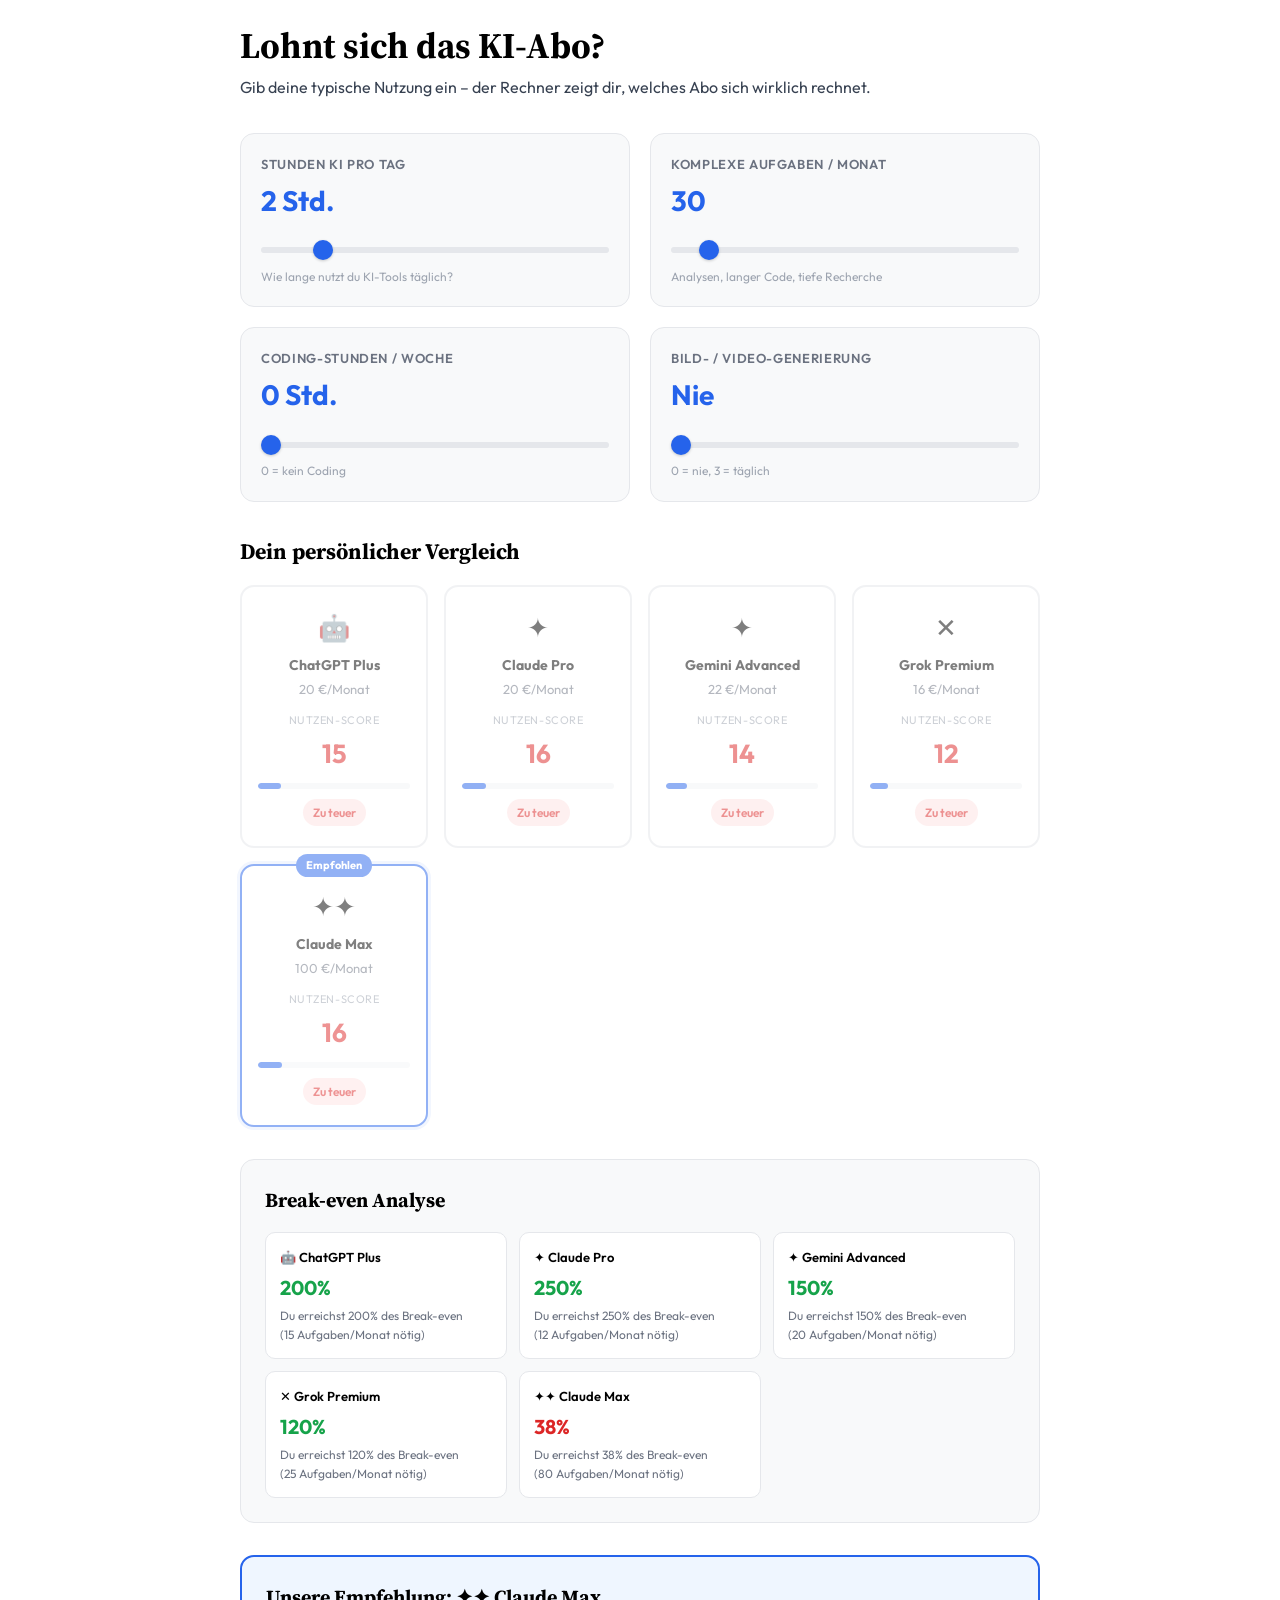
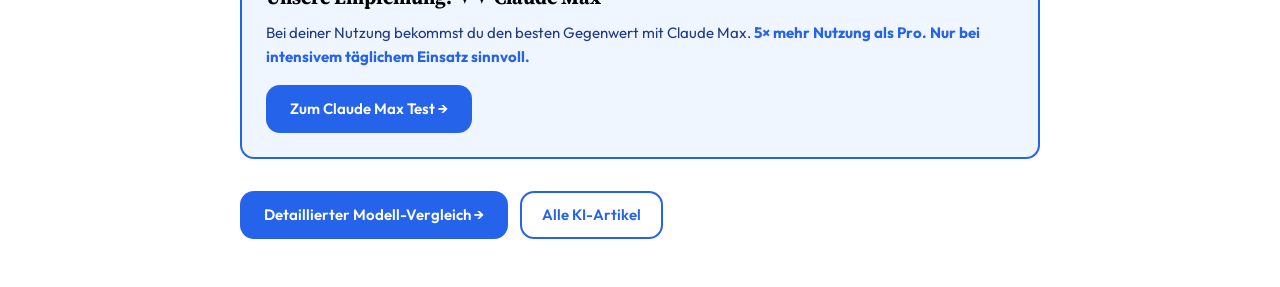
==== static/pricing-calculator/index.html @ 93527935 "feat: add LLM pricing calculator" ====
<!DOCTYPE html>
<html lang="de">
<head>
<meta charset="UTF-8">
<meta name="viewport" content="width=device-width, initial-scale=1.0">
<title>KI-Abo Rechner: Lohnt sich Claude Pro, ChatGPT Plus & Co.? | AI Tools Vergleich</title>
<meta name="description" content="Berechne in 2 Minuten ob sich ChatGPT Plus, Claude Pro, Grok Premium oder Gemini Advanced für dich lohnt – mit Break-even-Analyse und persönlicher Empfehlung.">
<link rel="preconnect" href="https://fonts.googleapis.com">
<link href="https://fonts.googleapis.com/css2?family=Outfit:wght@400;500;600;700&family=Source+Serif+4:wght@600;700&display=swap" rel="stylesheet">
<style>
*,*::before,*::after{box-sizing:border-box;margin:0;padding:0}
body{font-family:'Outfit',system-ui,-apple-system,sans-serif;background:#fff;color:#000;font-size:16px;line-height:1.6;padding:24px 16px 48px}
.container{max-width:800px;margin:0 auto}
h1{font-family:'Source Serif 4',Georgia,serif;font-size:clamp(24px,5vw,36px);font-weight:700;line-height:1.2;margin-bottom:8px}
.subtitle{font-size:16px;color:#374151;margin-bottom:32px}
.inputs-grid{display:grid;grid-template-columns:1fr 1fr;gap:20px;margin-bottom:32px}
@media(max-width:560px){.inputs-grid{grid-template-columns:1fr}}
.input-card{background:#f8f9fa;border:1px solid #e5e7eb;border-radius:14px;padding:20px}
.input-label{font-size:13px;font-weight:600;text-transform:uppercase;letter-spacing:.05em;color:#6b7280;margin-bottom:4px}
.input-value{font-size:28px;font-weight:700;color:#2563eb;margin-bottom:12px;min-height:36px}
input[type="range"]{width:100%;height:6px;border-radius:3px;background:#e5e7eb;outline:none;-webkit-appearance:none;cursor:pointer}
input[type="range"]::-webkit-slider-thumb{-webkit-appearance:none;width:20px;height:20px;border-radius:50%;background:#2563eb;cursor:pointer;box-shadow:0 1px 3px rgba(0,0,0,.2)}
input[type="range"]::-moz-range-thumb{width:20px;height:20px;border-radius:50%;background:#2563eb;border:none;cursor:pointer}
.input-hint{font-size:12px;color:#9ca3af;margin-top:6px}
.results-grid{display:grid;grid-template-columns:repeat(auto-fit,minmax(150px,1fr));gap:16px;margin-bottom:32px}
.plan-card{border:2px solid #e5e7eb;border-radius:14px;padding:20px 16px;text-align:center;position:relative;transition:border-color .2s ease,box-shadow .2s ease;background:#fff}
.plan-card.recommended{border-color:#2563eb;box-shadow:0 0 0 3px rgba(37,99,235,.12)}
.plan-card.not-worth{opacity:.5}
.recommended-badge{position:absolute;top:-12px;left:50%;transform:translateX(-50%);background:#2563eb;color:#fff;font-size:11px;font-weight:700;padding:3px 10px;border-radius:99px;white-space:nowrap}
.plan-logo{font-size:26px;margin-bottom:6px}
.plan-name{font-weight:700;font-size:14px;margin-bottom:2px}
.plan-price{font-size:13px;color:#6b7280;margin-bottom:12px}
.plan-score-label{font-size:11px;text-transform:uppercase;letter-spacing:.05em;color:#9ca3af;margin-bottom:4px}
.plan-score{font-size:26px;font-weight:700;margin-bottom:8px}
.plan-score.great{color:#16a34a}.plan-score.ok{color:#ea580c}.plan-score.bad{color:#dc2626}
.plan-bar-wrap{background:#f3f4f6;border-radius:99px;height:6px;margin-bottom:10px;overflow:hidden}
.plan-bar{height:100%;border-radius:99px;background:#2563eb;transition:width .4s ease}
.plan-verdict{font-size:12px;font-weight:600;padding:4px 10px;border-radius:99px;display:inline-block}
.verdict-yes{background:#dcfce7;color:#16a34a}.verdict-maybe{background:#fef3c7;color:#d97706}.verdict-no{background:#fee2e2;color:#dc2626}
.details-section{background:#f8f9fa;border:1px solid #e5e7eb;border-radius:14px;padding:24px;margin-bottom:32px}
.details-section h2{font-family:'Source Serif 4',Georgia,serif;font-size:20px;font-weight:700;margin-bottom:16px}
.breakeven-grid{display:grid;grid-template-columns:repeat(auto-fit,minmax(180px,1fr));gap:12px}
.breakeven-item{background:#fff;border:1px solid #e5e7eb;border-radius:10px;padding:14px}
.breakeven-name{font-size:13px;font-weight:600;margin-bottom:4px}
.breakeven-value{font-size:20px;font-weight:700;color:#2563eb;margin-bottom:2px}
.breakeven-desc{font-size:12px;color:#6b7280}
.recommendation-box{border:2px solid #2563eb;border-radius:14px;padding:24px;margin-bottom:32px;background:#eff6ff}
.recommendation-box h2{font-family:'Source Serif 4',Georgia,serif;font-size:20px;font-weight:700;margin-bottom:8px}
.recommendation-box p{font-size:15px;color:#1e3a8a;line-height:1.6}
.recommendation-box strong{color:#2563eb}
.cta-row{display:flex;flex-wrap:wrap;gap:12px;margin-top:16px}
.btn-primary{background:#2563eb;color:#fff;border:none;border-radius:14px;padding:12px 24px;font-family:'Outfit',system-ui,sans-serif;font-size:15px;font-weight:600;cursor:pointer;text-decoration:none;display:inline-block;transition:background .2s ease}
.btn-primary:hover{background:#1d4ed8}
.btn-secondary{background:transparent;color:#2563eb;border:2px solid #2563eb;border-radius:14px;padding:10px 20px;font-family:'Outfit',system-ui,sans-serif;font-size:15px;font-weight:600;text-decoration:none;display:inline-block;transition:background .2s ease,color .2s ease}
.btn-secondary:hover{background:#2563eb;color:#fff}
.section-title{font-family:'Source Serif 4',Georgia,serif;font-size:22px;font-weight:700;margin-bottom:16px}
</style>
</head>
<body>
<div class="container">
<h1>Lohnt sich das KI-Abo?</h1>
<p class="subtitle">Gib deine typische Nutzung ein – der Rechner zeigt dir, welches Abo sich wirklich rechnet.</p>
<div class="inputs-grid">
<div class="input-card"><div class="input-label">Stunden KI pro Tag</div><div class="input-value" id="val-hours">2 Std.</div><input type="range" id="range-hours" min="0.5" max="10" step="0.5" value="2"><div class="input-hint">Wie lange nutzt du KI-Tools täglich?</div></div>
<div class="input-card"><div class="input-label">Komplexe Aufgaben / Monat</div><div class="input-value" id="val-tasks">30</div><input type="range" id="range-tasks" min="5" max="300" step="5" value="30"><div class="input-hint">Analysen, langer Code, tiefe Recherche</div></div>
<div class="input-card"><div class="input-label">Coding-Stunden / Woche</div><div class="input-value" id="val-coding">0 Std.</div><input type="range" id="range-coding" min="0" max="40" step="1" value="0"><div class="input-hint">0 = kein Coding</div></div>
<div class="input-card"><div class="input-label">Bild- / Video-Generierung</div><div class="input-value" id="val-images">Nie</div><input type="range" id="range-images" min="0" max="3" step="1" value="0"><div class="input-hint">0 = nie, 3 = täglich</div></div>
</div>
<div class="section-title">Dein persönlicher Vergleich</div>
<div class="results-grid" id="results-grid"></div>
<div class="details-section"><h2>Break-even Analyse</h2><div class="breakeven-grid" id="breakeven-grid"></div></div>
<div class="recommendation-box" id="recommendation-box"></div>
<div class="cta-row">
<a href="https://ai-tools-vergleich.de/vergleiche/neue-ki-modelle-2026-gpt-claude-gemini/" class="btn-primary">Detaillierter Modell-Vergleich →</a>
<a href="https://ai-tools-vergleich.de/" class="btn-secondary">Alle KI-Artikel</a>
</div>
</div>
<script>
const PLANS=[{id:'chatgpt',name:'ChatGPT Plus',logo:'🤖',price:20,strengths:{general:1.0,coding:0.85,images:1.0,tasks:0.9},breakeven:{tasks:15,hours:1.0},url:'https://ai-tools-vergleich.de/vergleiche/neue-ki-modelle-2026-gpt-claude-gemini/',description:'GPT-4o + DALL·E + Browsing. Bester Allrounder für Content und Analyse.'},{id:'claude',name:'Claude Pro',logo:'✦',price:20,strengths:{general:1.0,coding:1.0,images:0.0,tasks:1.0},breakeven:{tasks:12,hours:0.8},url:'https://ai-tools-vergleich.de/vergleiche/claude-updates-2026-ueberblick/',description:'Bester Schreibassistent und Coding-Partner. 200k Context, Projects-Feature.'},{id:'gemini',name:'Gemini Advanced',logo:'✦',price:22,strengths:{general:0.9,coding:0.8,images:0.7,tasks:0.85},breakeven:{tasks:20,hours:1.5},url:'https://ai-tools-vergleich.de/vergleiche/gemini-vs-claude-workspace-office-2026/',description:'Beste Google Workspace-Integration. Ideal bei G-Suite-Nutzern.'},{id:'grok',name:'Grok Premium',logo:'✕',price:16,strengths:{general:0.75,coding:0.7,images:0.6,tasks:0.7},breakeven:{tasks:25,hours:2.0},url:'https://ai-tools-vergleich.de/',description:'Günstigstes Abo, gute Real-time-Suche via X. Ideal bei niedrigem Budget.'},{id:'claude-max',name:'Claude Max',logo:'✦✦',price:100,strengths:{general:1.0,coding:1.0,images:0.0,tasks:1.0},breakeven:{tasks:80,hours:6.0},url:'https://ai-tools-vergleich.de/vergleiche/claude-updates-2026-ueberblick/',description:'5× mehr Nutzung als Pro. Nur bei intensivem täglichem Einsatz sinnvoll.'}];
const imageLabels=['Nie','Gelegentlich','Regelmäßig','Täglich'];
function getValues(){return{hours:parseFloat(document.getElementById('range-hours').value),tasks:parseInt(document.getElementById('range-tasks').value),coding:parseInt(document.getElementById('range-coding').value),images:parseInt(document.getElementById('range-images').value)}}
function computeScore(plan,v){const h=Math.min(v.hours/10,1)*35*plan.strengths.general;const t=Math.min(v.tasks/100,1)*30*plan.strengths.tasks;const c=Math.min(v.coding/40,1)*20*plan.strengths.coding;const i=(v.images/3)*15*plan.strengths.images;return Math.round(h+t+c+i)}
function getVerdict(score,price){const b=price===100?70:price>=20?45:35;if(score>=b)return{label:'Lohnt sich',cls:'verdict-yes'};if(score>=b*0.65)return{label:'Bedingt',cls:'verdict-maybe'};return{label:'Zu teuer',cls:'verdict-no'}}
function render(){const v=getValues();const scores=PLANS.map(p=>({plan:p,score:computeScore(p,v)}));const maxScore=Math.max(...scores.map(s=>s.score));const best=scores.reduce((a,b)=>a.score>b.score?a:b);
document.getElementById('results-grid').innerHTML=scores.map(({plan,score})=>{const verdict=getVerdict(score,plan.price);const isRec=plan.id===best.plan.id;const sc=score>=60?'great':score>=35?'ok':'bad';return`<div class="plan-card ${isRec?'recommended':''} ${verdict.cls==='verdict-no'?'not-worth':''}"> ${isRec?'<div class="recommended-badge">Empfohlen</div>':''}<div class="plan-logo">${plan.logo}</div><div class="plan-name">${plan.name}</div><div class="plan-price">${plan.price} €/Monat</div><div class="plan-score-label">Nutzen-Score</div><div class="plan-score ${sc}">${score}</div><div class="plan-bar-wrap"><div class="plan-bar" style="width:${score}%"></div></div><span class="plan-verdict ${verdict.cls}">${verdict.label}</span></div>`}).join('');
document.getElementById('breakeven-grid').innerHTML=PLANS.map(p=>{const ratio=Math.round((v.tasks/p.breakeven.tasks)*100);const col=ratio>=100?'#16a34a':ratio>=60?'#ea580c':'#dc2626';return`<div class="breakeven-item"><div class="breakeven-name">${p.logo} ${p.name}</div><div class="breakeven-value" style="color:${col}">${ratio}%</div><div class="breakeven-desc">Du erreichst ${ratio}% des Break-even<br>(${p.breakeven.tasks} Aufgaben/Monat nötig)</div></div>`}).join('');
const b=best.plan;let r='';if(v.coding>=15)r='Du codierst viel – Claude Pro oder Max ist erste Wahl. ';else if(v.images>=2)r='Du generierst regelmäßig Bilder – ChatGPT Plus mit DALL·E ist ideal. ';else if(v.tasks>=80)r='Mit so vielen komplexen Aufgaben ist ein starkes Modell Pflicht. ';else if(v.hours<=1)r='Bei unter 1 Stunde täglich lohnt oft das kostenlose Tier. ';else r=`Bei deiner Nutzung bekommst du den besten Gegenwert mit ${b.name}. `;
document.getElementById('recommendation-box').innerHTML=`<h2>Unsere Empfehlung: ${b.logo} ${b.name}</h2><p>${r}<strong>${b.description}</strong></p><div class="cta-row"><a href="${b.url}" class="btn-primary">Zum ${b.name} Test →</a></div>`}
document.getElementById('range-hours').addEventListener('input',e=>{document.getElementById('val-hours').textContent=e.target.value+' Std.';render()});
document.getElementById('range-tasks').addEventListener('input',e=>{document.getElementById('val-tasks').textContent=e.target.value;render()});
document.getElementById('range-coding').addEventListener('input',e=>{document.getElementById('val-coding').textContent=e.target.value+' Std.';render()});
document.getElementById('range-images').addEventListener('input',e=>{document.getElementById('val-images').textContent=imageLabels[e.target.value];render()});
render();
</script>
</body>
</html>
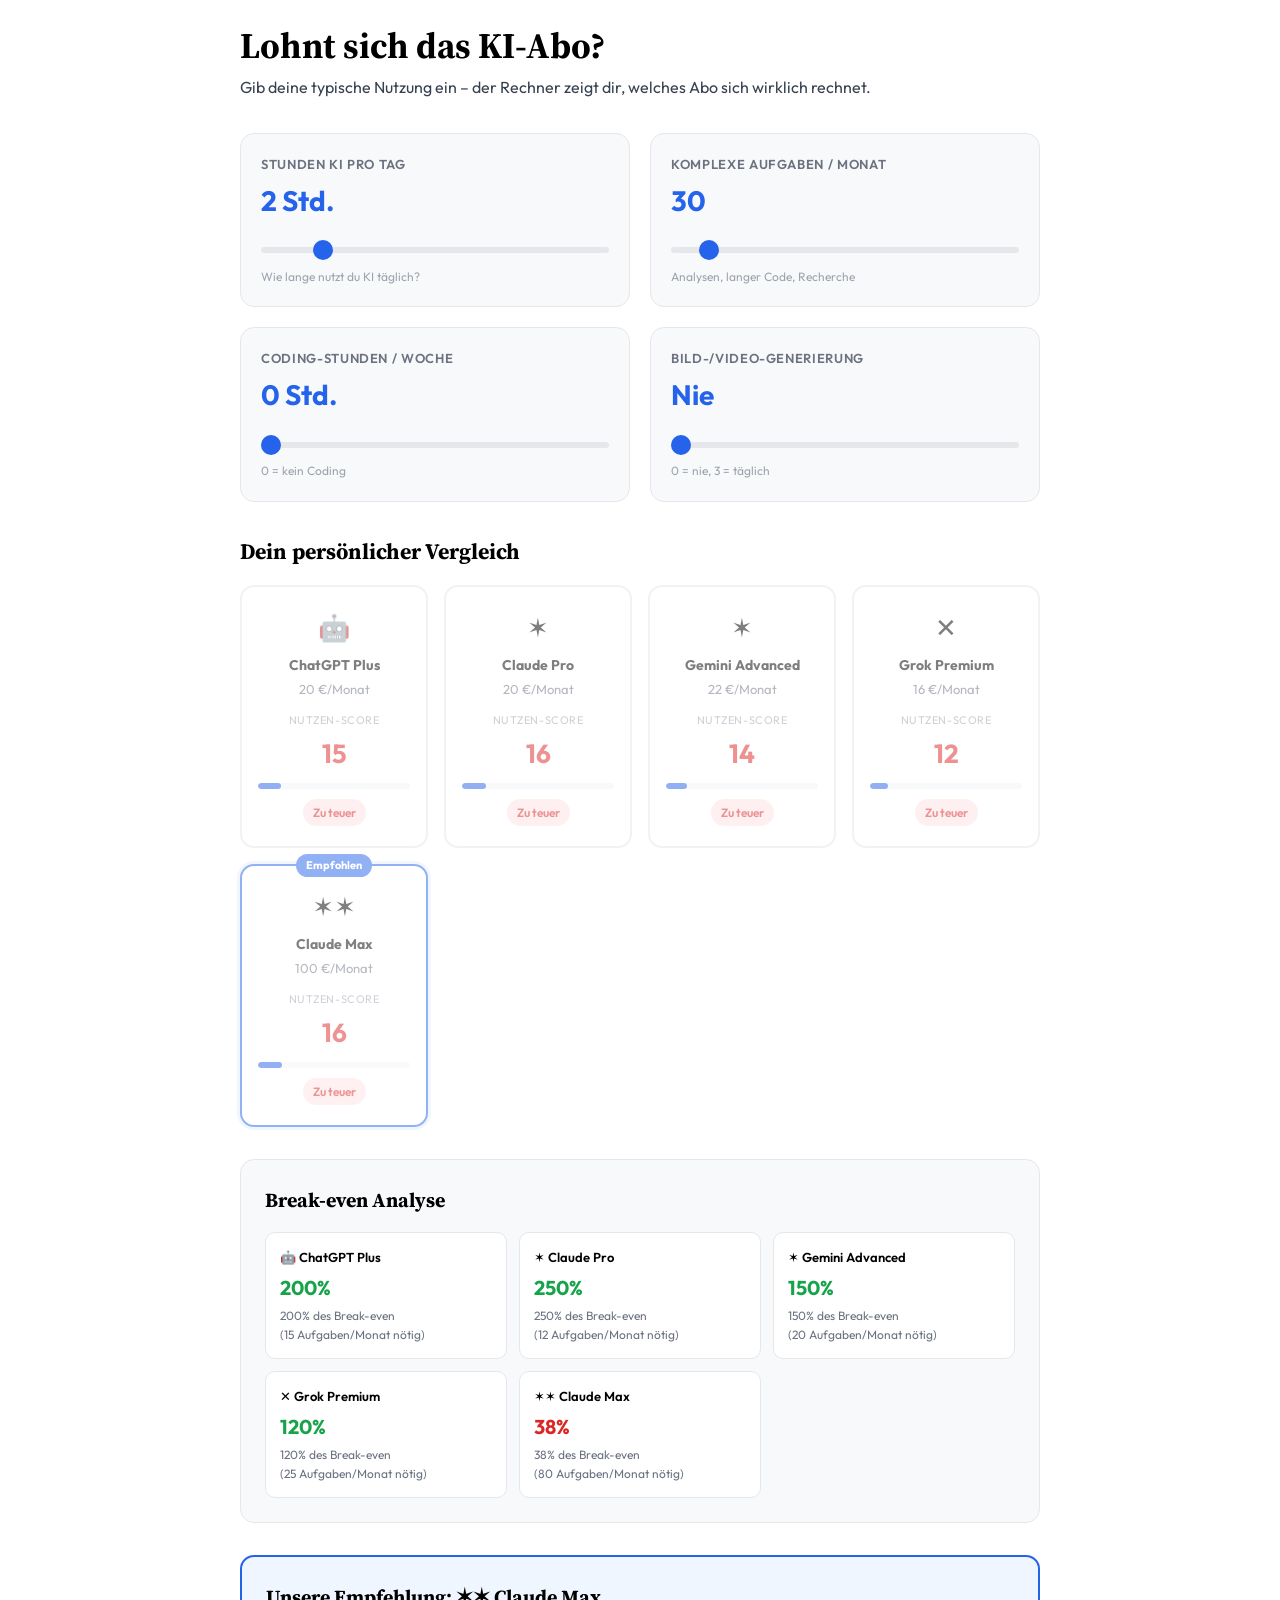
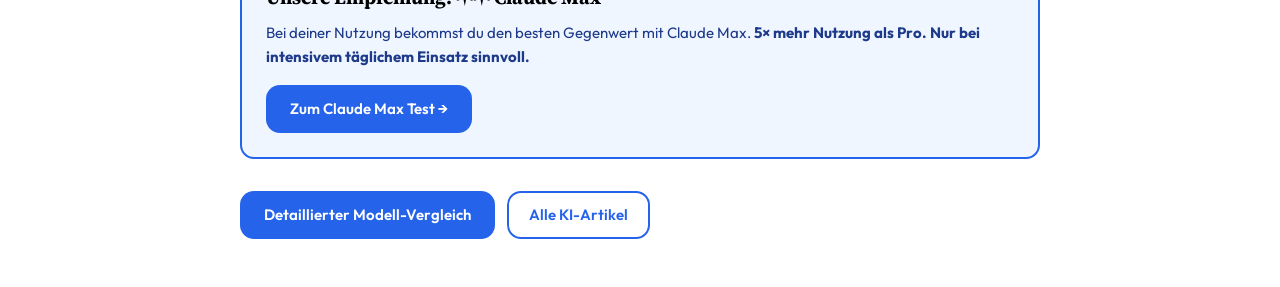
==== commit 3339db16: "feat: add LLM pricing calculator" ====
--- a/static/pricing-calculator/index.html
+++ b/static/pricing-calculator/index.html
@@ -3,13 +3,13 @@
 <head>
 <meta charset="UTF-8">
 <meta name="viewport" content="width=device-width, initial-scale=1.0">
-<title>KI-Abo Rechner: Lohnt sich Claude Pro, ChatGPT Plus & Co.? | AI Tools Vergleich</title>
-<meta name="description" content="Berechne in 2 Minuten ob sich ChatGPT Plus, Claude Pro, Grok Premium oder Gemini Advanced für dich lohnt – mit Break-even-Analyse und persönlicher Empfehlung.">
+<title>KI-Abo Rechner | AI Tools Vergleich</title>
+<meta name="description" content="Berechne ob sich ChatGPT Plus, Claude Pro, Grok oder Gemini Advanced lohnt – mit Break-even-Analyse.">
 <link rel="preconnect" href="https://fonts.googleapis.com">
 <link href="https://fonts.googleapis.com/css2?family=Outfit:wght@400;500;600;700&family=Source+Serif+4:wght@600;700&display=swap" rel="stylesheet">
 <style>
 *,*::before,*::after{box-sizing:border-box;margin:0;padding:0}
-body{font-family:'Outfit',system-ui,-apple-system,sans-serif;background:#fff;color:#000;font-size:16px;line-height:1.6;padding:24px 16px 48px}
+body{font-family:'Outfit',system-ui,sans-serif;background:#fff;color:#000;font-size:16px;line-height:1.6;padding:24px 16px 48px}
 .container{max-width:800px;margin:0 auto}
 h1{font-family:'Source Serif 4',Georgia,serif;font-size:clamp(24px,5vw,36px);font-weight:700;line-height:1.2;margin-bottom:8px}
 .subtitle{font-size:16px;color:#374151;margin-bottom:32px}
@@ -17,13 +17,13 @@
 @media(max-width:560px){.inputs-grid{grid-template-columns:1fr}}
 .input-card{background:#f8f9fa;border:1px solid #e5e7eb;border-radius:14px;padding:20px}
 .input-label{font-size:13px;font-weight:600;text-transform:uppercase;letter-spacing:.05em;color:#6b7280;margin-bottom:4px}
-.input-value{font-size:28px;font-weight:700;color:#2563eb;margin-bottom:12px;min-height:36px}
-input[type="range"]{width:100%;height:6px;border-radius:3px;background:#e5e7eb;outline:none;-webkit-appearance:none;cursor:pointer}
-input[type="range"]::-webkit-slider-thumb{-webkit-appearance:none;width:20px;height:20px;border-radius:50%;background:#2563eb;cursor:pointer;box-shadow:0 1px 3px rgba(0,0,0,.2)}
-input[type="range"]::-moz-range-thumb{width:20px;height:20px;border-radius:50%;background:#2563eb;border:none;cursor:pointer}
+.input-value{font-size:28px;font-weight:700;color:#2563eb;margin-bottom:12px}
+input[type=range]{width:100%;height:6px;border-radius:3px;background:#e5e7eb;outline:none;-webkit-appearance:none;cursor:pointer}
+input[type=range]::-webkit-slider-thumb{-webkit-appearance:none;width:20px;height:20px;border-radius:50%;background:#2563eb;cursor:pointer}
+input[type=range]::-moz-range-thumb{width:20px;height:20px;border-radius:50%;background:#2563eb;border:none;cursor:pointer}
 .input-hint{font-size:12px;color:#9ca3af;margin-top:6px}
 .results-grid{display:grid;grid-template-columns:repeat(auto-fit,minmax(150px,1fr));gap:16px;margin-bottom:32px}
-.plan-card{border:2px solid #e5e7eb;border-radius:14px;padding:20px 16px;text-align:center;position:relative;transition:border-color .2s ease,box-shadow .2s ease;background:#fff}
+.plan-card{border:2px solid #e5e7eb;border-radius:14px;padding:20px 16px;text-align:center;position:relative;background:#fff;transition:border-color .2s}
 .plan-card.recommended{border-color:#2563eb;box-shadow:0 0 0 3px rgba(37,99,235,.12)}
 .plan-card.not-worth{opacity:.5}
 .recommended-badge{position:absolute;top:-12px;left:50%;transform:translateX(-50%);background:#2563eb;color:#fff;font-size:11px;font-weight:700;padding:3px 10px;border-radius:99px;white-space:nowrap}
@@ -34,7 +34,7 @@
 .plan-score{font-size:26px;font-weight:700;margin-bottom:8px}
 .plan-score.great{color:#16a34a}.plan-score.ok{color:#ea580c}.plan-score.bad{color:#dc2626}
 .plan-bar-wrap{background:#f3f4f6;border-radius:99px;height:6px;margin-bottom:10px;overflow:hidden}
-.plan-bar{height:100%;border-radius:99px;background:#2563eb;transition:width .4s ease}
+.plan-bar{height:100%;border-radius:99px;background:#2563eb;transition:width .4s}
 .plan-verdict{font-size:12px;font-weight:600;padding:4px 10px;border-radius:99px;display:inline-block}
 .verdict-yes{background:#dcfce7;color:#16a34a}.verdict-maybe{background:#fef3c7;color:#d97706}.verdict-no{background:#fee2e2;color:#dc2626}
 .details-section{background:#f8f9fa;border:1px solid #e5e7eb;border-radius:14px;padding:24px;margin-bottom:32px}
@@ -42,16 +42,15 @@
 .breakeven-grid{display:grid;grid-template-columns:repeat(auto-fit,minmax(180px,1fr));gap:12px}
 .breakeven-item{background:#fff;border:1px solid #e5e7eb;border-radius:10px;padding:14px}
 .breakeven-name{font-size:13px;font-weight:600;margin-bottom:4px}
-.breakeven-value{font-size:20px;font-weight:700;color:#2563eb;margin-bottom:2px}
+.breakeven-value{font-size:20px;font-weight:700;margin-bottom:2px}
 .breakeven-desc{font-size:12px;color:#6b7280}
-.recommendation-box{border:2px solid #2563eb;border-radius:14px;padding:24px;margin-bottom:32px;background:#eff6ff}
-.recommendation-box h2{font-family:'Source Serif 4',Georgia,serif;font-size:20px;font-weight:700;margin-bottom:8px}
-.recommendation-box p{font-size:15px;color:#1e3a8a;line-height:1.6}
-.recommendation-box strong{color:#2563eb}
+.rec-box{border:2px solid #2563eb;border-radius:14px;padding:24px;margin-bottom:32px;background:#eff6ff}
+.rec-box h2{font-family:'Source Serif 4',Georgia,serif;font-size:20px;font-weight:700;margin-bottom:8px}
+.rec-box p{font-size:15px;color:#1e3a8a;line-height:1.6}
 .cta-row{display:flex;flex-wrap:wrap;gap:12px;margin-top:16px}
-.btn-primary{background:#2563eb;color:#fff;border:none;border-radius:14px;padding:12px 24px;font-family:'Outfit',system-ui,sans-serif;font-size:15px;font-weight:600;cursor:pointer;text-decoration:none;display:inline-block;transition:background .2s ease}
+.btn-primary{background:#2563eb;color:#fff;border:none;border-radius:14px;padding:12px 24px;font-family:'Outfit',sans-serif;font-size:15px;font-weight:600;cursor:pointer;text-decoration:none;display:inline-block;transition:background .2s}
 .btn-primary:hover{background:#1d4ed8}
-.btn-secondary{background:transparent;color:#2563eb;border:2px solid #2563eb;border-radius:14px;padding:10px 20px;font-family:'Outfit',system-ui,sans-serif;font-size:15px;font-weight:600;text-decoration:none;display:inline-block;transition:background .2s ease,color .2s ease}
+.btn-secondary{background:transparent;color:#2563eb;border:2px solid #2563eb;border-radius:14px;padding:10px 20px;font-family:'Outfit',sans-serif;font-size:15px;font-weight:600;text-decoration:none;display:inline-block;transition:.2s}
 .btn-secondary:hover{background:#2563eb;color:#fff}
 .section-title{font-family:'Source Serif 4',Georgia,serif;font-size:22px;font-weight:700;margin-bottom:16px}
 </style>
@@ -61,36 +60,70 @@
 <h1>Lohnt sich das KI-Abo?</h1>
 <p class="subtitle">Gib deine typische Nutzung ein – der Rechner zeigt dir, welches Abo sich wirklich rechnet.</p>
 <div class="inputs-grid">
-<div class="input-card"><div class="input-label">Stunden KI pro Tag</div><div class="input-value" id="val-hours">2 Std.</div><input type="range" id="range-hours" min="0.5" max="10" step="0.5" value="2"><div class="input-hint">Wie lange nutzt du KI-Tools täglich?</div></div>
-<div class="input-card"><div class="input-label">Komplexe Aufgaben / Monat</div><div class="input-value" id="val-tasks">30</div><input type="range" id="range-tasks" min="5" max="300" step="5" value="30"><div class="input-hint">Analysen, langer Code, tiefe Recherche</div></div>
+<div class="input-card"><div class="input-label">Stunden KI pro Tag</div><div class="input-value" id="val-hours">2 Std.</div><input type="range" id="range-hours" min="0.5" max="10" step="0.5" value="2"><div class="input-hint">Wie lange nutzt du KI täglich?</div></div>
+<div class="input-card"><div class="input-label">Komplexe Aufgaben / Monat</div><div class="input-value" id="val-tasks">30</div><input type="range" id="range-tasks" min="5" max="300" step="5" value="30"><div class="input-hint">Analysen, langer Code, Recherche</div></div>
 <div class="input-card"><div class="input-label">Coding-Stunden / Woche</div><div class="input-value" id="val-coding">0 Std.</div><input type="range" id="range-coding" min="0" max="40" step="1" value="0"><div class="input-hint">0 = kein Coding</div></div>
-<div class="input-card"><div class="input-label">Bild- / Video-Generierung</div><div class="input-value" id="val-images">Nie</div><input type="range" id="range-images" min="0" max="3" step="1" value="0"><div class="input-hint">0 = nie, 3 = täglich</div></div>
+<div class="input-card"><div class="input-label">Bild-/Video-Generierung</div><div class="input-value" id="val-images">Nie</div><input type="range" id="range-images" min="0" max="3" step="1" value="0"><div class="input-hint">0 = nie, 3 = täglich</div></div>
 </div>
 <div class="section-title">Dein persönlicher Vergleich</div>
 <div class="results-grid" id="results-grid"></div>
 <div class="details-section"><h2>Break-even Analyse</h2><div class="breakeven-grid" id="breakeven-grid"></div></div>
-<div class="recommendation-box" id="recommendation-box"></div>
+<div class="rec-box" id="rec-box"></div>
 <div class="cta-row">
-<a href="https://ai-tools-vergleich.de/vergleiche/neue-ki-modelle-2026-gpt-claude-gemini/" class="btn-primary">Detaillierter Modell-Vergleich →</a>
+<a href="https://ai-tools-vergleich.de/vergleiche/neue-ki-modelle-2026-gpt-claude-gemini/" class="btn-primary">Detaillierter Modell-Vergleich</a>
 <a href="https://ai-tools-vergleich.de/" class="btn-secondary">Alle KI-Artikel</a>
 </div>
 </div>
 <script>
-const PLANS=[{id:'chatgpt',name:'ChatGPT Plus',logo:'🤖',price:20,strengths:{general:1.0,coding:0.85,images:1.0,tasks:0.9},breakeven:{tasks:15,hours:1.0},url:'https://ai-tools-vergleich.de/vergleiche/neue-ki-modelle-2026-gpt-claude-gemini/',description:'GPT-4o + DALL·E + Browsing. Bester Allrounder für Content und Analyse.'},{id:'claude',name:'Claude Pro',logo:'✦',price:20,strengths:{general:1.0,coding:1.0,images:0.0,tasks:1.0},breakeven:{tasks:12,hours:0.8},url:'https://ai-tools-vergleich.de/vergleiche/claude-updates-2026-ueberblick/',description:'Bester Schreibassistent und Coding-Partner. 200k Context, Projects-Feature.'},{id:'gemini',name:'Gemini Advanced',logo:'✦',price:22,strengths:{general:0.9,coding:0.8,images:0.7,tasks:0.85},breakeven:{tasks:20,hours:1.5},url:'https://ai-tools-vergleich.de/vergleiche/gemini-vs-claude-workspace-office-2026/',description:'Beste Google Workspace-Integration. Ideal bei G-Suite-Nutzern.'},{id:'grok',name:'Grok Premium',logo:'✕',price:16,strengths:{general:0.75,coding:0.7,images:0.6,tasks:0.7},breakeven:{tasks:25,hours:2.0},url:'https://ai-tools-vergleich.de/',description:'Günstigstes Abo, gute Real-time-Suche via X. Ideal bei niedrigem Budget.'},{id:'claude-max',name:'Claude Max',logo:'✦✦',price:100,strengths:{general:1.0,coding:1.0,images:0.0,tasks:1.0},breakeven:{tasks:80,hours:6.0},url:'https://ai-tools-vergleich.de/vergleiche/claude-updates-2026-ueberblick/',description:'5× mehr Nutzung als Pro. Nur bei intensivem täglichem Einsatz sinnvoll.'}];
-const imageLabels=['Nie','Gelegentlich','Regelmäßig','Täglich'];
-function getValues(){return{hours:parseFloat(document.getElementById('range-hours').value),tasks:parseInt(document.getElementById('range-tasks').value),coding:parseInt(document.getElementById('range-coding').value),images:parseInt(document.getElementById('range-images').value)}}
-function computeScore(plan,v){const h=Math.min(v.hours/10,1)*35*plan.strengths.general;const t=Math.min(v.tasks/100,1)*30*plan.strengths.tasks;const c=Math.min(v.coding/40,1)*20*plan.strengths.coding;const i=(v.images/3)*15*plan.strengths.images;return Math.round(h+t+c+i)}
-function getVerdict(score,price){const b=price===100?70:price>=20?45:35;if(score>=b)return{label:'Lohnt sich',cls:'verdict-yes'};if(score>=b*0.65)return{label:'Bedingt',cls:'verdict-maybe'};return{label:'Zu teuer',cls:'verdict-no'}}
-function render(){const v=getValues();const scores=PLANS.map(p=>({plan:p,score:computeScore(p,v)}));const maxScore=Math.max(...scores.map(s=>s.score));const best=scores.reduce((a,b)=>a.score>b.score?a:b);
-document.getElementById('results-grid').innerHTML=scores.map(({plan,score})=>{const verdict=getVerdict(score,plan.price);const isRec=plan.id===best.plan.id;const sc=score>=60?'great':score>=35?'ok':'bad';return`<div class="plan-card ${isRec?'recommended':''} ${verdict.cls==='verdict-no'?'not-worth':''}"> ${isRec?'<div class="recommended-badge">Empfohlen</div>':''}<div class="plan-logo">${plan.logo}</div><div class="plan-name">${plan.name}</div><div class="plan-price">${plan.price} €/Monat</div><div class="plan-score-label">Nutzen-Score</div><div class="plan-score ${sc}">${score}</div><div class="plan-bar-wrap"><div class="plan-bar" style="width:${score}%"></div></div><span class="plan-verdict ${verdict.cls}">${verdict.label}</span></div>`}).join('');
-document.getElementById('breakeven-grid').innerHTML=PLANS.map(p=>{const ratio=Math.round((v.tasks/p.breakeven.tasks)*100);const col=ratio>=100?'#16a34a':ratio>=60?'#ea580c':'#dc2626';return`<div class="breakeven-item"><div class="breakeven-name">${p.logo} ${p.name}</div><div class="breakeven-value" style="color:${col}">${ratio}%</div><div class="breakeven-desc">Du erreichst ${ratio}% des Break-even<br>(${p.breakeven.tasks} Aufgaben/Monat nötig)</div></div>`}).join('');
-const b=best.plan;let r='';if(v.coding>=15)r='Du codierst viel – Claude Pro oder Max ist erste Wahl. ';else if(v.images>=2)r='Du generierst regelmäßig Bilder – ChatGPT Plus mit DALL·E ist ideal. ';else if(v.tasks>=80)r='Mit so vielen komplexen Aufgaben ist ein starkes Modell Pflicht. ';else if(v.hours<=1)r='Bei unter 1 Stunde täglich lohnt oft das kostenlose Tier. ';else r=`Bei deiner Nutzung bekommst du den besten Gegenwert mit ${b.name}. `;
-document.getElementById('recommendation-box').innerHTML=`<h2>Unsere Empfehlung: ${b.logo} ${b.name}</h2><p>${r}<strong>${b.description}</strong></p><div class="cta-row"><a href="${b.url}" class="btn-primary">Zum ${b.name} Test →</a></div>`}
-document.getElementById('range-hours').addEventListener('input',e=>{document.getElementById('val-hours').textContent=e.target.value+' Std.';render()});
-document.getElementById('range-tasks').addEventListener('input',e=>{document.getElementById('val-tasks').textContent=e.target.value;render()});
-document.getElementById('range-coding').addEventListener('input',e=>{document.getElementById('val-coding').textContent=e.target.value+' Std.';render()});
-document.getElementById('range-images').addEventListener('input',e=>{document.getElementById('val-images').textContent=imageLabels[e.target.value];render()});
+const PLANS=[
+{id:'chatgpt',name:'ChatGPT Plus',logo:'🤖',price:20,s:{g:1.0,c:0.85,i:1.0,t:0.9},be:15,url:'https://ai-tools-vergleich.de/vergleiche/neue-ki-modelle-2026-gpt-claude-gemini/',desc:'GPT-4o + DALL\u00b7E + Browsing. Bester Allrounder f\u00fcr Content und Analyse.'},
+{id:'claude',name:'Claude Pro',logo:'\u2736',price:20,s:{g:1.0,c:1.0,i:0.0,t:1.0},be:12,url:'https://ai-tools-vergleich.de/vergleiche/claude-updates-2026-ueberblick/',desc:'Bester Schreibassistent und Coding-Partner. 200k Context, Projects-Feature.'},
+{id:'gemini',name:'Gemini Advanced',logo:'\u2736',price:22,s:{g:0.9,c:0.8,i:0.7,t:0.85},be:20,url:'https://ai-tools-vergleich.de/vergleiche/gemini-vs-claude-workspace-office-2026/',desc:'Beste Google Workspace-Integration. Ideal bei G-Suite-Nutzern.'},
+{id:'grok',name:'Grok Premium',logo:'\u2715',price:16,s:{g:0.75,c:0.7,i:0.6,t:0.7},be:25,url:'https://ai-tools-vergleich.de/',desc:'G\u00fcnstigstes Abo, gute Real-time-Suche via X. Ideal bei niedrigem Budget.'},
+{id:'claude-max',name:'Claude Max',logo:'\u2736\u2736',price:100,s:{g:1.0,c:1.0,i:0.0,t:1.0},be:80,url:'https://ai-tools-vergleich.de/vergleiche/claude-updates-2026-ueberblick/',desc:'5\u00d7 mehr Nutzung als Pro. Nur bei intensivem t\u00e4glichem Einsatz sinnvoll.'}
+];
+const IL=['Nie','Gelegentlich','Regelm\u00e4\u00dfig','T\u00e4glich'];
+function vals(){return{h:parseFloat(document.getElementById('range-hours').value),t:parseInt(document.getElementById('range-tasks').value),c:parseInt(document.getElementById('range-coding').value),i:parseInt(document.getElementById('range-images').value)}}
+function score(p,v){return Math.round(Math.min(v.h/10,1)*35*p.s.g+Math.min(v.t/100,1)*30*p.s.t+Math.min(v.c/40,1)*20*p.s.c+(v.i/3)*15*p.s.i)}
+function verdict(sc,price){const b=price===100?70:price>=20?45:35;if(sc>=b)return{l:'Lohnt sich',c:'verdict-yes'};if(sc>=b*0.65)return{l:'Bedingt',c:'verdict-maybe'};return{l:'Zu teuer',c:'verdict-no'}}
+function render(){
+const v=vals();
+const scores=PLANS.map(p=>({p,sc:score(p,v)}));
+const best=scores.reduce((a,b)=>a.sc>b.sc?a:b);
+document.getElementById('results-grid').innerHTML=scores.map(({p,sc})=>{
+const vd=verdict(sc,p.price);const isR=p.id===best.p.id;const cl=sc>=60?'great':sc>=35?'ok':'bad';
+return '<div class="plan-card'+(isR?' recommended':'')+(vd.c==='verdict-no'?' not-worth':'')+'">'+
+(isR?'<div class="recommended-badge">Empfohlen</div>':'')+
+'<div class="plan-logo">'+p.logo+'</div><div class="plan-name">'+p.name+'</div><div class="plan-price">'+p.price+' \u20ac/Monat</div>'+
+'<div class="plan-score-label">Nutzen-Score</div><div class="plan-score '+cl+'">'+sc+'</div>'+
+'<div class="plan-bar-wrap"><div class="plan-bar" style="width:'+sc+'%"></div></div>'+
+'<span class="plan-verdict '+vd.c+'">'+vd.l+'</span></div>';
+}).join('');
+document.getElementById('breakeven-grid').innerHTML=PLANS.map(p=>{
+const r=Math.round((v.t/p.be)*100);const col=r>=100?'#16a34a':r>=60?'#ea580c':'#dc2626';
+return '<div class="breakeven-item"><div class="breakeven-name">'+p.logo+' '+p.name+'</div>'+
+'<div class="breakeven-value" style="color:'+col+'">'+r+'%</div>'+
+'<div class="breakeven-desc">'+r+'% des Break-even<br>('+p.be+' Aufgaben/Monat n\u00f6tig)</div></div>';
+}).join('');
+const b=best.p;
+let r='';
+if(v.c>=15)r='Du codierst viel \u2013 Claude Pro oder Max ist erste Wahl. ';
+else if(v.i>=2)r='Du generierst regelm\u00e4\u00dfig Bilder \u2013 ChatGPT Plus mit DALL\u00b7E ist ideal. ';
+else if(v.t>=80)r='Mit so vielen Aufgaben ist ein starkes Modell Pflicht. ';
+else if(v.h<=1)r='Bei unter 1 Stunde t\u00e4glich lohnt oft das kostenlose Tier. ';
+else r='Bei deiner Nutzung bekommst du den besten Gegenwert mit '+b.name+'. ';
+document.getElementById('rec-box').innerHTML='<h2>Unsere Empfehlung: '+b.logo+' '+b.name+'</h2><p>'+r+'<strong>'+b.desc+'</strong></p><div class="cta-row"><a href="'+b.url+'" class="btn-primary">Zum '+b.name+' Test \u2192</a></div>';
+}
+['range-hours','range-tasks','range-coding','range-images'].forEach(id=>{
+document.getElementById(id).addEventListener('input',e=>{
+if(id==='range-hours')document.getElementById('val-hours').textContent=e.target.value+' Std.';
+if(id==='range-tasks')document.getElementById('val-tasks').textContent=e.target.value;
+if(id==='range-coding')document.getElementById('val-coding').textContent=e.target.value+' Std.';
+if(id==='range-images')document.getElementById('val-images').textContent=IL[e.target.value];
+render();
+});
+});
 render();
 </script>
 </body>
-</html>
+</html>
